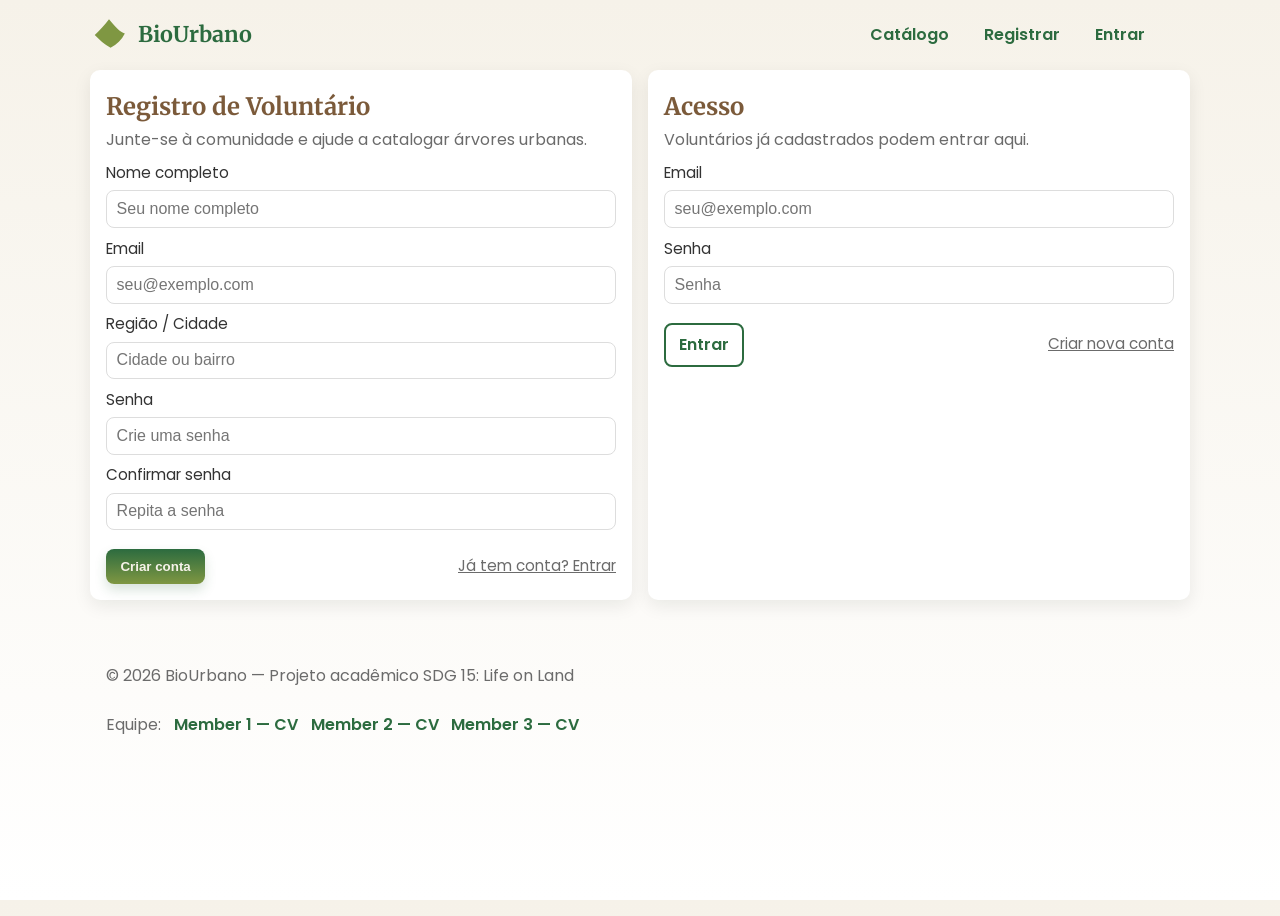
==== cadastro.html @ a11053fb "Criação do projeto" ====
<!doctype html>
<html lang="pt-BR">
<head>
  <meta charset="utf-8" />
  <meta name="viewport" content="width=device-width,initial-scale=1" />
  <title>BioUrbano — Cadastro</title>
  <link rel="stylesheet" href="style.css">
  <link rel="preconnect" href="https://fonts.gstatic.com" crossorigin>
  <link href="https://fonts.googleapis.com/css2?family=Merriweather:wght@700;900&family=Poppins:wght@300;400;600&display=swap" rel="stylesheet">
</head>
<body>
  <header class="site-header">
    <div class="brand">
      <svg class="icon-leaf" viewBox="0 0 24 24" aria-hidden="true" role="img"><path fill="currentColor" d="M12 2C9 6 6 9 3 12c3 3 6 6 10 8 4-2 7-5 9-9-3-1-6-4-10-9z"/></svg>
      <h1>BioUrbano</h1>
    </div>
    <nav aria-label="Main navigation" class="top-nav">
      <a href="index.html">Catálogo</a>
      <a href="#register">Registrar</a>
      <a href="#login">Entrar</a>
      <a class="nav-icon" href="#" title="Mapa">
        <svg viewBox="0 0 24 24" aria-hidden="true" role="img"><path fill="currentColor" d="M12 2C8.1 2 5 5.1 5 9c0 5.2 7 13 7 13s7-7.8 7-13c0-3.9-3.1-7-7-7z"/></svg>
      </a>
    </nav>
  </header>

  <main class="auth-main">
    <section id="register" class="card form-card">
      <header>
        <h2>Registro de Voluntário</h2>
        <p class="lead">Junte-se à comunidade e ajude a catalogar árvores urbanas.</p>
      </header>

      <form class="register-form" action="#" method="post" novalidate>
        <label for="fullname">Nome completo
          <input id="fullname" name="fullname" type="text" required placeholder="Seu nome completo">
        </label>

        <label for="email">Email
          <input id="email" name="email" type="email" required placeholder="seu@exemplo.com">
        </label>

        <label for="region">Região / Cidade
          <input id="region" name="region" type="text" required placeholder="Cidade ou bairro">
        </label>

        <label for="password">Senha
          <input id="password" name="password" type="password" required placeholder="Crie uma senha">
        </label>

        <label for="confirm-password">Confirmar senha
          <input id="confirm-password" name="confirm-password" type="password" required placeholder="Repita a senha">
        </label>

        <div class="form-actions">
          <button type="submit" class="btn submit-btn">Criar conta</button>
          <a href="#login" class="toggle-link">Já tem conta? Entrar</a>
        </div>
      </form>
    </section>

    <section id="login" class="card form-card login-card" aria-hidden="false">
      <header>
        <h2>Acesso</h2>
        <p class="lead">Voluntários já cadastrados podem entrar aqui.</p>
      </header>

      <form class="login-form" action="#" method="post" novalidate>
        <label for="login-email">Email
          <input id="login-email" name="login-email" type="email" required placeholder="seu@exemplo.com">
        </label>

        <label for="login-password">Senha
          <input id="login-password" name="login-password" type="password" required placeholder="Senha">
        </label>

        <div class="form-actions">
          <a class="btn login-link" href="index.html">Entrar</a>
          <a href="#register" class="toggle-link">Criar nova conta</a>
        </div>
      </form>
    </section>
  </main>

  <footer class="site-footer">
    <p>&copy; 2026 BioUrbano — Projeto acadêmico SDG 15: Life on Land</p>
    <nav class="team-links" aria-label="Resumes">
      <span>Equipe:</span>
      <a href="https://example.com/resume-member1" target="_blank" rel="noopener">Member 1 — CV</a>
      <a href="https://example.com/resume-member2" target="_blank" rel="noopener">Member 2 — CV</a>
      <a href="https://example.com/resume-member3" target="_blank" rel="noopener">Member 3 — CV</a>
    </nav>
  </footer>
</body>
</html>
---- style.css ----
:root{
  --forest-green: #2c6b3f;
  --olive: #7f9742;
  --earth-brown: #7b5a3a;
  --ivory: #f6f2e9;
  --muted: #6b6b6b;
  --accent: #a7d49b;
  --card-shadow: 0 6px 18px rgba(18,25,13,0.08);
  --radius: 10px;
}

*{box-sizing:border-box}
html,body{height:100%}
body{
  margin:0;
  font-family: 'Poppins', system-ui, -apple-system, "Segoe UI", Roboto, "Helvetica Neue", Arial;
  background: linear-gradient(180deg, var(--ivory), #fff);
  color:#222;
  line-height:1.5;
  -webkit-font-smoothing:antialiased;
  -moz-osx-font-smoothing:grayscale;
  padding:0 1rem;
}

/* Header */
.site-header{
  max-width:1100px;
  margin:1rem auto;
  display:flex;
  align-items:center;
  justify-content:space-between;
  gap:1rem;
}

.brand{display:flex;align-items:center;gap:.6rem}
.brand h1{
  margin:0;
  font-family: 'Merriweather', serif;
  font-weight:700;
  color:var(--forest-green);
  font-size:1.35rem;
}
.icon-leaf{width:38px;height:38px;color:var(--olive)}

/* Navigation */
.top-nav, .main-nav{display:flex;align-items:center;gap:1rem}
.top-nav a, .main-nav a{
  text-decoration:none;
  color:var(--forest-green);
  font-weight:600;
  padding:.3rem .6rem;
  border-radius:6px;
}
.top-nav a:hover, .main-nav a:hover{background:rgba(47,79,47,0.06)}

/* Intro banner */
.intro-banner{
  max-width:1100px;
  margin:1rem auto;
  display:grid;
  grid-template-columns: 1fr 360px;
  gap:1.25rem;
  align-items:center;
  background:linear-gradient(180deg, rgba(167,212,155,0.08), rgba(118,163,108,0.02));
  padding:1rem;
  border-radius:var(--radius);
  box-shadow:var(--card-shadow);
}
.intro-content h2{
  margin:.2rem 0;
  font-family: 'Merriweather', serif;
  color:var(--earth-brown);
  font-size:1.5rem;
}
.lead{color:var(--muted); margin:0.4rem 0;}
.intro-image img{
  width:100%;
  height:220px;
  object-fit:cover;
  border-radius:8px;
  display:block;
}
.intro-image figcaption{font-size:.85rem;color:var(--muted);margin-top:.4rem}

/* Catalog */
.catalog-section{
  max-width:1100px;
  margin:1.25rem auto;
  padding:0 0 2rem 0;
}
.grid-catalog{
  display:grid;
  grid-template-columns: repeat(3, 1fr);
  gap:1rem;
  margin-top:1rem;
}
.tree-card{
  background:white;
  border-radius:10px;
  overflow:hidden;
  box-shadow:var(--card-shadow);
  display:flex;
  flex-direction:column;
  transition:transform .25s ease, box-shadow .25s ease;
}
.tree-card img{
  width:100%;
  height:170px;
  object-fit:cover;
  display:block;
}
.card-body{padding:0.9rem;flex:1;display:flex;flex-direction:column;gap:.5rem}
.card-body h3{margin:0;font-family:'Merriweather',serif;color:var(--forest-green)}
.tag{display:inline-block;background:var(--accent);color:var(--forest-green);padding:.15rem .4rem;border-radius:4px;font-size:.85rem}
.benefits{margin:0;padding-left:1.25rem;color:var(--muted)}
.tree-card:hover{transform:translateY(-6px);box-shadow:0 18px 36px rgba(34,60,30,0.15)}

/* Aside notes */
.catalog-notes{
  margin-top:1rem;
  max-width:1100px;
  padding:1rem;
  border-left:4px solid var(--olive);
  background:linear-gradient(90deg, rgba(247,244,236,0.7), rgba(255,255,255,0.6));
  border-radius:8px;
  color:var(--muted);
}

/* Auth forms layout */
.auth-main{
  max-width:1100px;
  margin:1rem auto;
  display:grid;
  grid-template-columns: 1fr 1fr;
  gap:1rem;
}
.form-card{
  background:white;
  padding:1rem;
  border-radius:10px;
  box-shadow:var(--card-shadow);
}
.form-card header h2{margin:.2rem 0;font-family:'Merriweather',serif;color:var(--earth-brown)}
.form-card .lead{margin:0 0 .6rem 0;color:var(--muted)}
.register-form, .login-form{
  display:flex;
  flex-direction:column;
  gap:.6rem;
}
.register-form label, .login-form label{
  display:flex;
  flex-direction:column;
  font-size:.95rem;
  color:#333;
}
.register-form input, .login-form input{
  padding:.55rem .6rem;
  margin-top:.35rem;
  border:1px solid #ddd;
  border-radius:8px;
  font-size:1rem;
}
.form-actions{
  display:flex;
  gap:.6rem;
  align-items:center;
  margin-top:.6rem;
}
.btn{
  display:inline-flex;
  align-items:center;
  justify-content:center;
  padding:.6rem .9rem;
  border-radius:8px;
  text-decoration:none;
  cursor:pointer;
  border:0;
  font-weight:600;
}
.submit-btn{
  background:linear-gradient(180deg,var(--forest-green),var(--olive));
  color:var(--ivory);
  box-shadow:0 6px 12px rgba(44,107,63,0.18);
}
.login-link{
  background:transparent;
  color:var(--forest-green);
  border:2px solid var(--forest-green);
  padding:.5rem .8rem;
  border-radius:8px;
}
.toggle-link{color:var(--muted);font-size:.95rem;text-decoration:underline;margin-left:auto}

/* Footer */
.site-footer{
  max-width:1100px;
  margin:2rem auto;
  padding:1rem;
  display:flex;
  flex-direction:column;
  gap:.6rem;
  color:var(--muted);
}
.team-links{display:flex;gap:.8rem;align-items:center}
.team-links a{color:var(--forest-green);text-decoration:none;font-weight:600}

/* Responsive */
@media (max-width:980px){
  .grid-catalog{grid-template-columns: repeat(2, 1fr)}
  .intro-banner{grid-template-columns:1fr}
  .auth-main{grid-template-columns:1fr}
}
@media (max-width:640px){
  .grid-catalog{grid-template-columns:1fr}
  .brand h1{font-size:1.1rem}
  .intro-image img{height:180px}
  .site-header{padding:0 0}
}

/* Small utilities */
.muted{color:var(--muted);font-size:.95rem}
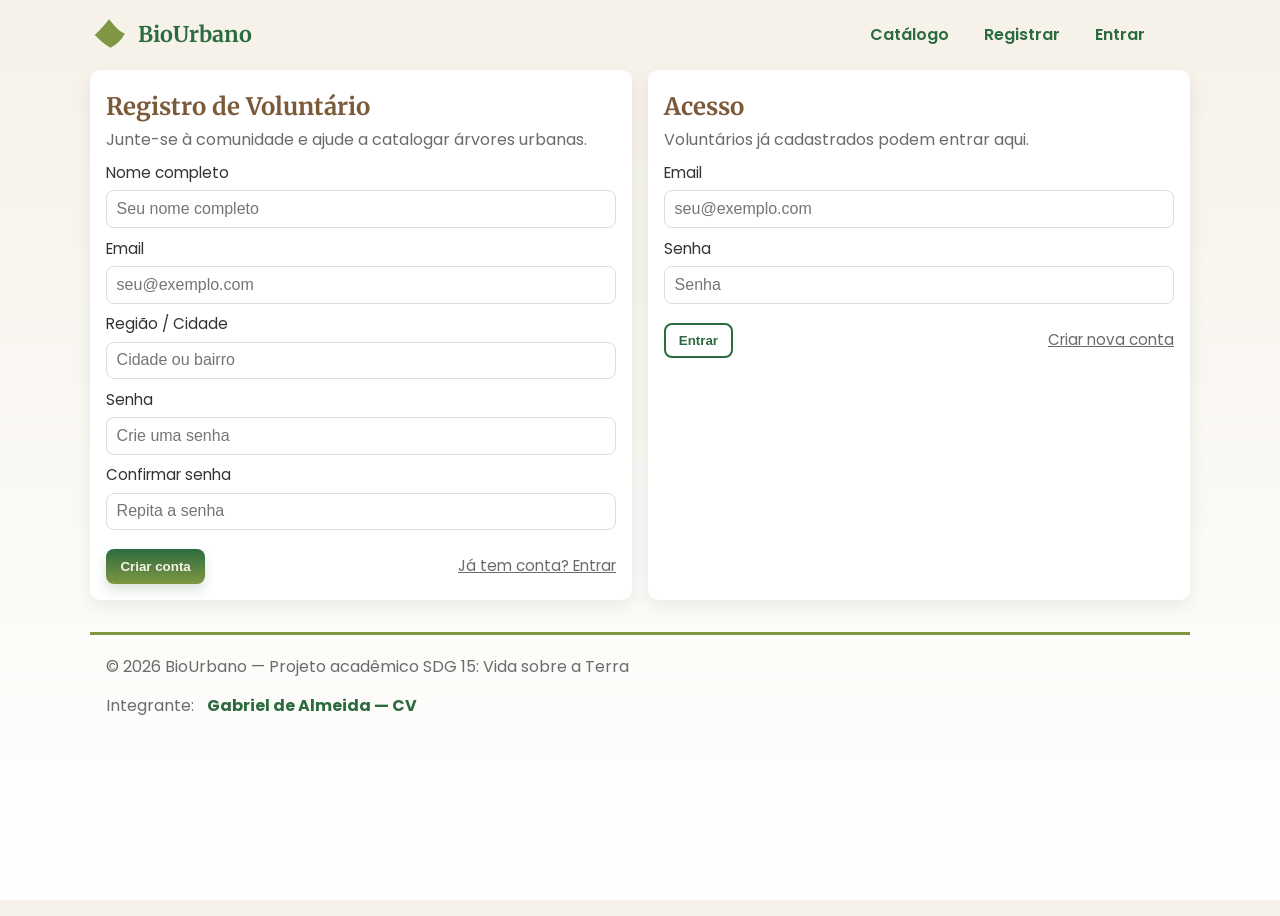
==== commit 49066694: "Adição do curricolo e pequenos ajustes" ====
--- a/cadastro.html
+++ b/cadastro.html
@@ -75,7 +75,7 @@
         </label>
 
         <div class="form-actions">
-          <a class="btn login-link" href="index.html">Entrar</a>
+          <button type="submit" class="btn login-link" onclick="window.location.href='index.html'; return false;">Entrar</button>
           <a href="#register" class="toggle-link">Criar nova conta</a>
         </div>
       </form>
@@ -83,12 +83,10 @@
   </main>
 
   <footer class="site-footer">
-    <p>&copy; 2026 BioUrbano — Projeto acadêmico SDG 15: Life on Land</p>
-    <nav class="team-links" aria-label="Resumes">
-      <span>Equipe:</span>
-      <a href="https://example.com/resume-member1" target="_blank" rel="noopener">Member 1 — CV</a>
-      <a href="https://example.com/resume-member2" target="_blank" rel="noopener">Member 2 — CV</a>
-      <a href="https://example.com/resume-member3" target="_blank" rel="noopener">Member 3 — CV</a>
+    <p>&copy; 2026 BioUrbano — Projeto acadêmico SDG 15: Vida sobre a Terra</p>
+    <nav class="team-links" aria-label="Resume">
+      <span>Integrante:</span>
+      <a href="curriculo.html" target="_blank" rel="noopener">Gabriel de Almeida — CV</a>
     </nav>
   </footer>
 </body>
--- a/style.css
+++ b/style.css
@@ -1,4 +1,3 @@
-
 :root{
   --forest-green: #2c6b3f;
   --olive: #7f9742;
@@ -23,7 +22,6 @@
   padding:0 1rem;
 }
 
-/* Header */
 .site-header{
   max-width:1100px;
   margin:1rem auto;
@@ -43,7 +41,6 @@
 }
 .icon-leaf{width:38px;height:38px;color:var(--olive)}
 
-/* Navigation */
 .top-nav, .main-nav{display:flex;align-items:center;gap:1rem}
 .top-nav a, .main-nav a{
   text-decoration:none;
@@ -54,7 +51,6 @@
 }
 .top-nav a:hover, .main-nav a:hover{background:rgba(47,79,47,0.06)}
 
-/* Intro banner */
 .intro-banner{
   max-width:1100px;
   margin:1rem auto;
@@ -83,7 +79,6 @@
 }
 .intro-image figcaption{font-size:.85rem;color:var(--muted);margin-top:.4rem}
 
-/* Catalog */
 .catalog-section{
   max-width:1100px;
   margin:1.25rem auto;
@@ -116,7 +111,6 @@
 .benefits{margin:0;padding-left:1.25rem;color:var(--muted)}
 .tree-card:hover{transform:translateY(-6px);box-shadow:0 18px 36px rgba(34,60,30,0.15)}
 
-/* Aside notes */
 .catalog-notes{
   margin-top:1rem;
   max-width:1100px;
@@ -127,7 +121,6 @@
   color:var(--muted);
 }
 
-/* Auth forms layout */
 .auth-main{
   max-width:1100px;
   margin:1rem auto;
@@ -192,7 +185,6 @@
 }
 .toggle-link{color:var(--muted);font-size:.95rem;text-decoration:underline;margin-left:auto}
 
-/* Footer */
 .site-footer{
   max-width:1100px;
   margin:2rem auto;
@@ -205,7 +197,6 @@
 .team-links{display:flex;gap:.8rem;align-items:center}
 .team-links a{color:var(--forest-green);text-decoration:none;font-weight:600}
 
-/* Responsive */
 @media (max-width:980px){
   .grid-catalog{grid-template-columns: repeat(2, 1fr)}
   .intro-banner{grid-template-columns:1fr}
@@ -218,5 +209,111 @@
   .site-header{padding:0 0}
 }
 
-/* Small utilities */
-.muted{color:var(--muted);font-size:.95rem}+.muted{color:var(--muted);font-size:.95rem}
+
+#cabecalho-principal {
+  border-top: 4px solid var(--forest-green);
+  padding-top: 1rem;
+}
+
+a[target="_blank"] {
+  font-weight: bold; 
+}
+
+.team-links a:hover, 
+.top-nav a:hover, 
+.main-nav a:hover,
+.toggle-link:hover {
+  color: var(--olive);
+  text-decoration: underline; 
+}
+
+.legenda-estilizada {
+  font-style: italic;
+  font-size: 0.9rem;
+  color: var(--muted);
+}
+
+.rodape-creditos {
+  text-decoration: overline;
+  padding-top: 0.5rem;
+  font-size: 0.85rem;
+}
+
+#cabecalho-principal {
+  background: linear-gradient(180deg, rgba(44, 107, 63, 0.12), rgba(255, 255, 255, 0.9));
+  border-radius: 18px;
+  padding: 1.5rem;
+  margin: 1rem auto 1.25rem;
+  max-width: 1100px;
+}
+
+#cabecalho-principal h1,
+.secao-titulo {
+  color: var(--forest-green);
+}
+
+main {
+  max-width: 1100px;
+  margin: 0 auto;
+}
+
+.secao-curriculo {
+  background: rgba(255, 255, 255, 0.9);
+  border-radius: 14px;
+  padding: 1rem 1.15rem;
+  margin-bottom: 1rem;
+  box-shadow: var(--card-shadow);
+}
+
+.secao-curriculo p,
+.secao-curriculo li,
+.secao-curriculo dd,
+.contato-info {
+  color: var(--muted);
+}
+
+.contato-info a,
+footer a {
+  color: var(--forest-green);
+  font-weight: 600;
+}
+
+.contato-info a:hover,
+footer a:hover {
+  color: var(--olive);
+}
+
+.ods-container {
+  margin: 0.75rem 0 0;
+  display: flex;
+  flex-wrap: wrap;
+  gap: 1rem;
+}
+
+.ods-container img {
+  border-radius: 12px;
+  box-shadow: var(--card-shadow);
+  background: #fff;
+}
+
+.lista-habilidades,
+.lista-hobbies {
+  padding-left: 1.3rem;
+}
+
+.lista-educacao {
+  margin: 0;
+}
+
+footer {
+  max-width: 1100px;
+  margin: 0 auto 2rem;
+  padding: 1rem 1.15rem;
+  border-top: 3px solid var(--olive);
+  color: var(--muted);
+}
+
+footer p {
+  margin: 0.3rem 0;
+}
